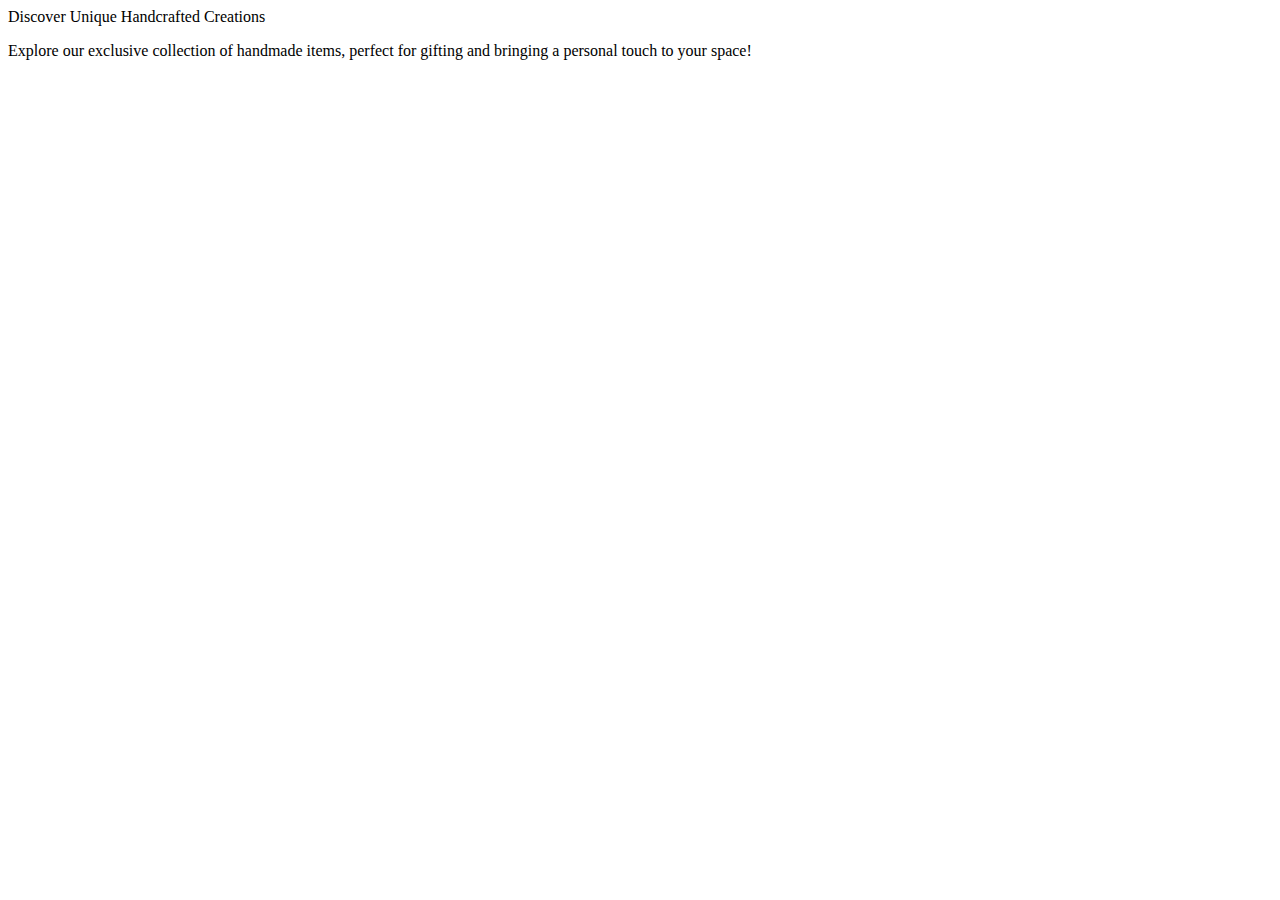
==== ProductView/index.html @ 625bb244 "Created index.html" ====
<!DOCTYPE html>
<html lang="en">
<head>
    <meta charset="UTF-8">
    <meta name="viewport" content="width=device-width, initial-scale=1.0">
    <title>Handcrafted Items</title>
    <link rel="stylesheet" href="styles.css">
    
</head>
<body>
    <div class="container">
        <div class="title">Discover Unique Handcrafted Creations</div>
        <p class="subtitle">Explore our exclusive collection of handmade items, perfect for gifting and bringing a personal touch to your space!</p>
        <div class="listProduct"></div>
    </div>

    <script>
        let products = null;
        fetch('products.json')
            .then(response => response.json())
            .then(data => {
                products = data;
                addDataToHTML();
            });

        function addDataToHTML() {
            const listProductHTML = document.querySelector('.listProduct');
            listProductHTML.innerHTML = '';

            if (products) {
                products.forEach(product => {
                    const newProduct = document.createElement('div');
                    newProduct.classList.add('item-card');

                    const isLongDescription = product.description.length > 100;
                    const shortDesc = product.description.slice(0, 100);

                    newProduct.innerHTML = `
                        <a href="#" class="item-link">
                            <img src="${product.image}" alt="${product.name}" class="item-image">
                        </a>
                        <div class="item-info">
                            <h5><a href="#" class="item-title">${product.name}</a></h5>
                        </div>
                        <p class="item-description">${isLongDescription ? shortDesc + '...' : product.description}</p>
                        ${isLongDescription ? '<button class="read-more-btn">Read More</button>' : ''}
                        <a href="https://wa.me/919054466652?text=I\'m%20interested%20in%20${encodeURIComponent(product.name)}" target="_blank" class="whatsapp-btn">📱 Inquire on WhatsApp</a>
                    `;

                    listProductHTML.appendChild(newProduct);

                    if (isLongDescription) {
                        const readMoreBtn = newProduct.querySelector('.read-more-btn');
                        const descElement = newProduct.querySelector('.item-description');
                        readMoreBtn.addEventListener('click', () => {
                            descElement.classList.toggle('expanded');
                            readMoreBtn.textContent = descElement.classList.contains('expanded') ? 'Read Less' : 'Read More';
                            if (descElement.classList.contains('expanded')) {
                                descElement.innerText = product.description;
                            } else {
                                descElement.innerText = shortDesc + '...';
                            }
                        });
                    }
                });
            }
        }
    </script>
</body>
</html>
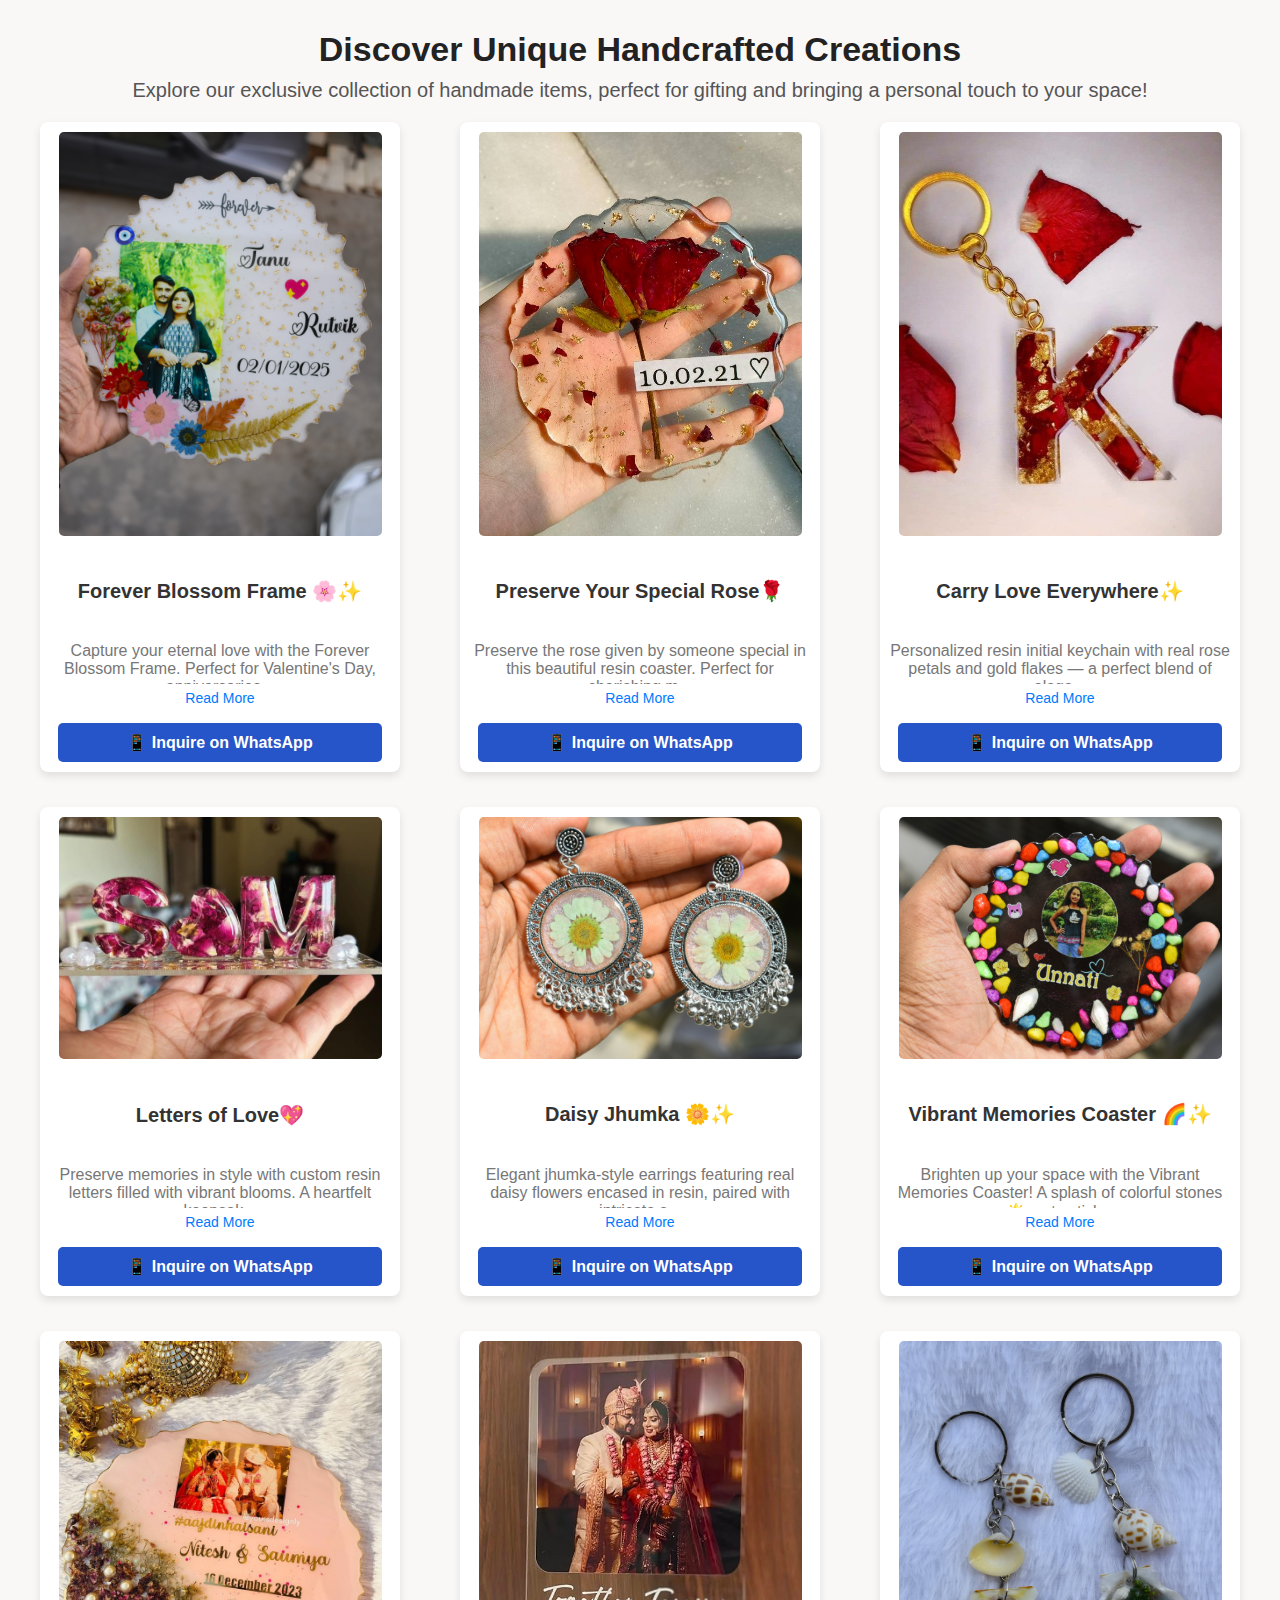
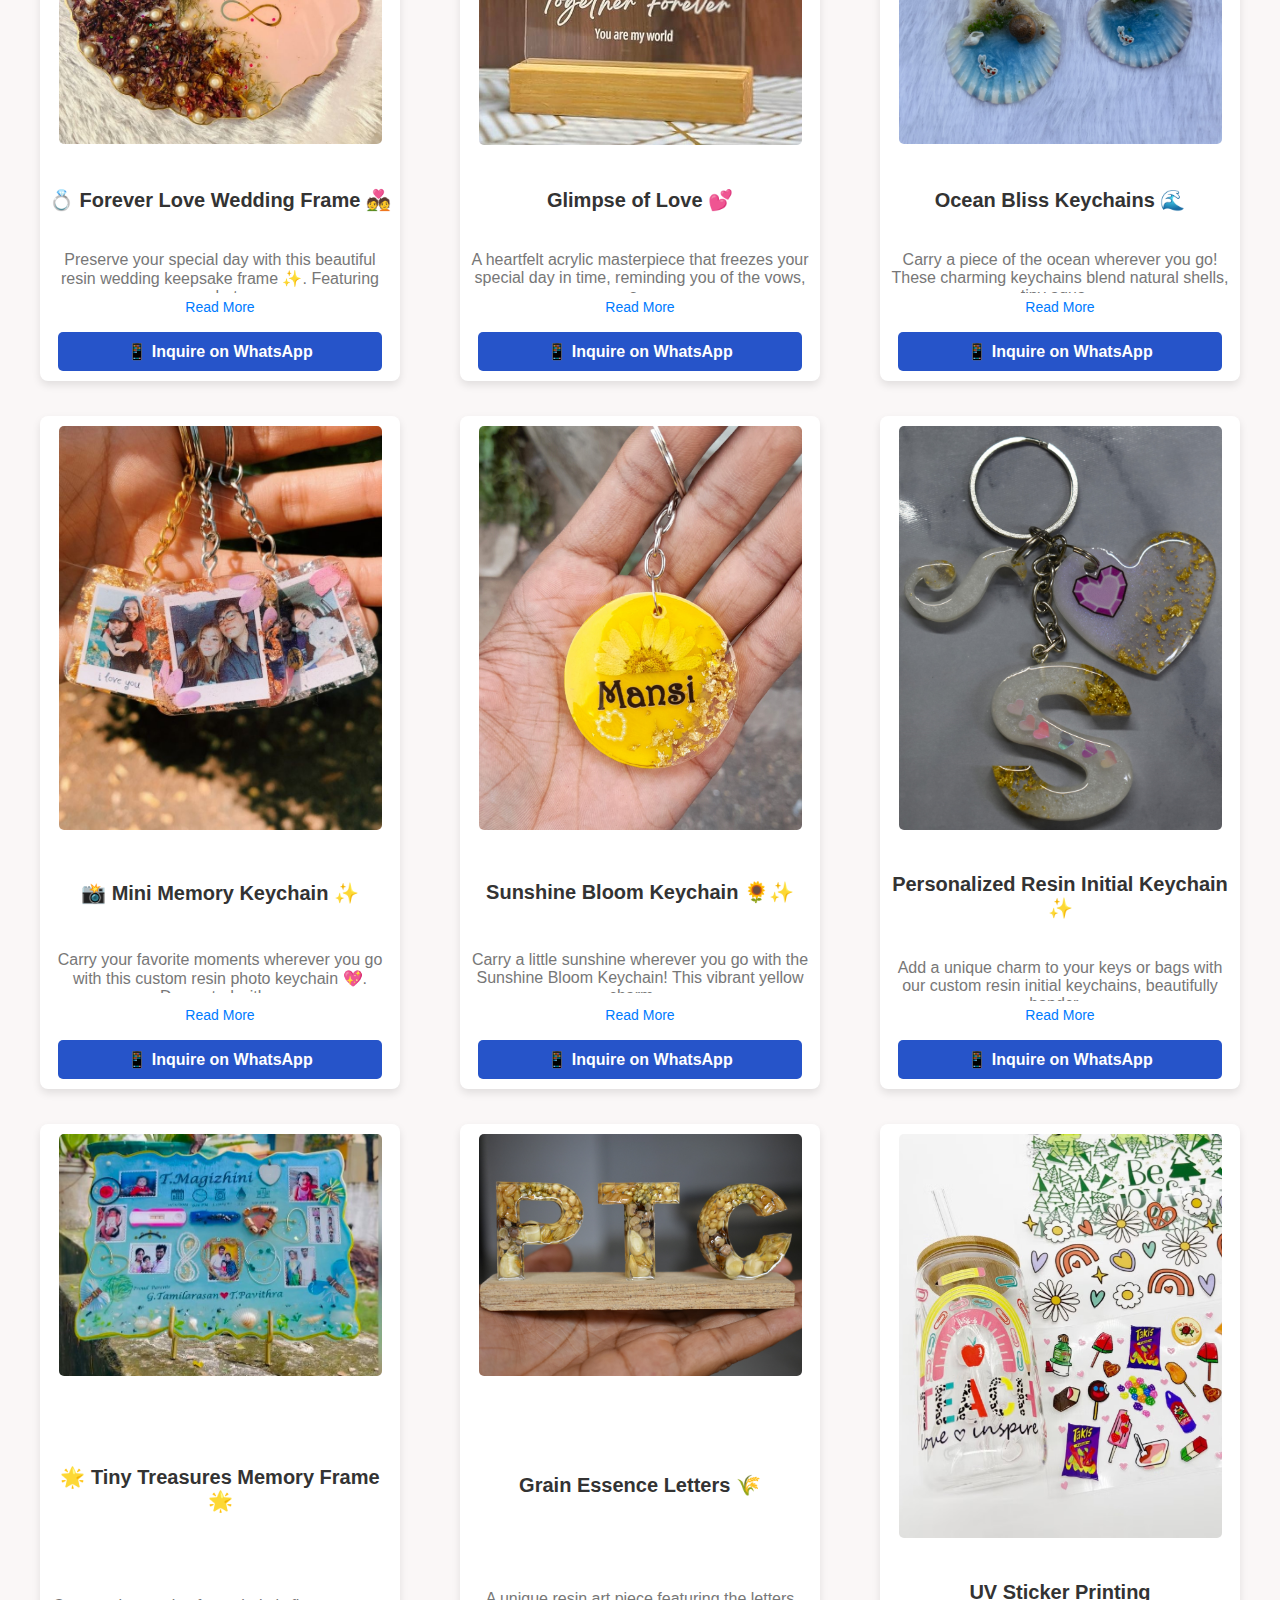
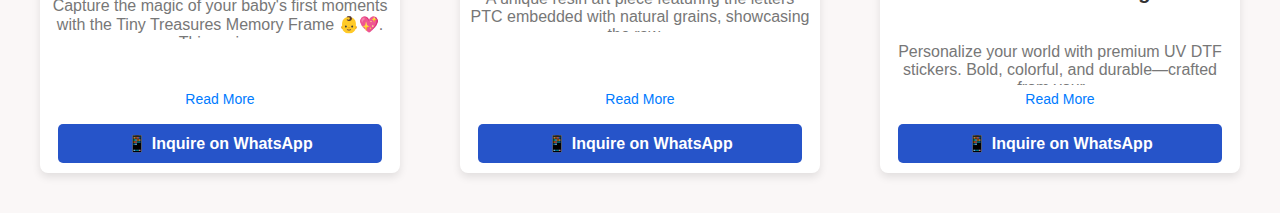
==== commit 3dbc2fe0: "Update index.html" ====
--- a/ProductView/index.html
+++ b/ProductView/index.html
@@ -44,7 +44,7 @@
                         </div>
                         <p class="item-description">${isLongDescription ? shortDesc + '...' : product.description}</p>
                         ${isLongDescription ? '<button class="read-more-btn">Read More</button>' : ''}
-                        <a href="https://wa.me/919054466652?text=I\'m%20interested%20in%20${encodeURIComponent(product.name)}" target="_blank" class="whatsapp-btn">📱 Inquire on WhatsApp</a>
+                        <a href="https://wa.me/919574473413?text=I\'m%20interested%20in%20${encodeURIComponent(product.name)}" target="_blank" class="whatsapp-btn">📱 Inquire on WhatsApp</a>
                     `;
 
                     listProductHTML.appendChild(newProduct);
--- a/ProductView/styles.css
+++ b/ProductView/styles.css
@@ -0,0 +1,185 @@
+/* General Styles */
+body {
+    font-family: 'Segoe UI', Tahoma, Geneva, Verdana, sans-serif;
+    margin: 0;
+    padding: 0;
+    background-color: #faf7f7;
+}
+
+h2, p {
+    margin: 0;
+}
+
+/* Main Section */
+.container {
+    width: 100%;
+    max-width: 1200px;
+    margin: 0 auto;
+    padding: 20px;
+    text-align: center;
+}
+
+.title {
+    font-size: 34px;
+    color: #222;
+    font-weight: 600;
+    margin: 10px 0;
+}
+
+.subtitle {
+    font-size: 20px;
+    color: #555;
+    margin-bottom: 20px;
+}
+
+/* Item Cards */
+.listProduct {
+    display: flex;
+    flex-wrap: wrap;
+    gap: 15px;
+    justify-content: space-between;
+}
+
+.item-card {
+    width: 30%;
+    background-color: #fff;
+    border-radius: 8px;
+    box-shadow: 0 4px 8px rgba(0, 0, 0, 0.1);
+    overflow: hidden;
+    transition: all 0.3s ease;
+    text-align: center;
+    margin-bottom: 20px;
+    /* padding: 10px; */
+    display: flex;
+    flex-direction: column;
+    justify-content: space-between;
+    position: relative;
+    padding-bottom: 60px;
+}
+
+.item-card:hover {
+    transform: translateY(-10px);
+}
+
+.item-link {
+    display: block;
+    margin: 10px;
+}
+
+.item-image {
+    width: 95%;
+    object-fit: cover;
+    border-radius: 5px;
+    /* max-height: 300px; */
+}
+
+.item-info {
+    padding: 7px;
+}
+
+.item-title {
+    font-size: 20px;
+    color: #333;
+    text-decoration: none;
+}
+
+
+.item-description {
+    padding: 10px;
+    color: #777;
+    font-size: 16px;
+    max-height: 2em; /* Show only two lines */
+    overflow: hidden;
+    position: relative;
+    transition: max-height 0.3s ease;
+}
+
+.item-description.expanded {
+    max-height: 1000px; /* Expands to fit content */
+}
+
+.read-more-btn {
+    background: none;
+    border: none;
+    color: #007BFF;
+    cursor: pointer;
+    font-size: 14px;
+    margin: 5px 0;
+}
+
+.whatsapp-btn {
+    padding: 10px 15px;
+    background-color: #2654c9;
+    color: #fff;
+    text-decoration: none;
+    border-radius: 5px;
+    font-weight: bold;
+    text-align: center; /* Centers the text */
+    transition: background-color 0.3s;
+    overflow: hidden; /* Prevents content overflow */
+    position: absolute;
+    bottom: 10px;
+    left: 5%;
+    right: 5%;
+}
+
+.whatsapp-btn:hover {
+    background-color: #1ebe5d;
+}
+
+
+
+/* Mobile Responsiveness */
+@media screen and (max-width: 768px) {
+    .title {
+        font-size: 28px;
+    }
+
+    .subtitle {
+        font-size: 16px;
+    }
+
+    .listProduct {
+        justify-content: center;
+    }
+
+    .item-card {
+        width: 80%;
+        margin-bottom: 10px;
+    }
+
+    .item-title {
+        font-size: 18px;
+    }
+
+    .item-description {
+        font-size: 16px;
+    }
+}
+
+/* Extra Small Mobile */
+@media screen and (max-width: 480px) {
+    .title {
+        font-size: 24px;
+    }
+
+    .subtitle {
+        font-size: 14px;
+    }
+
+    .item-card {
+        width: 100%;
+    }
+
+    .item-title {
+        font-size: 14px;
+    }
+
+    .item-price {
+        font-size: 12px;
+    }
+
+    .item-description {
+        font-size: 12px;
+    }
+}
